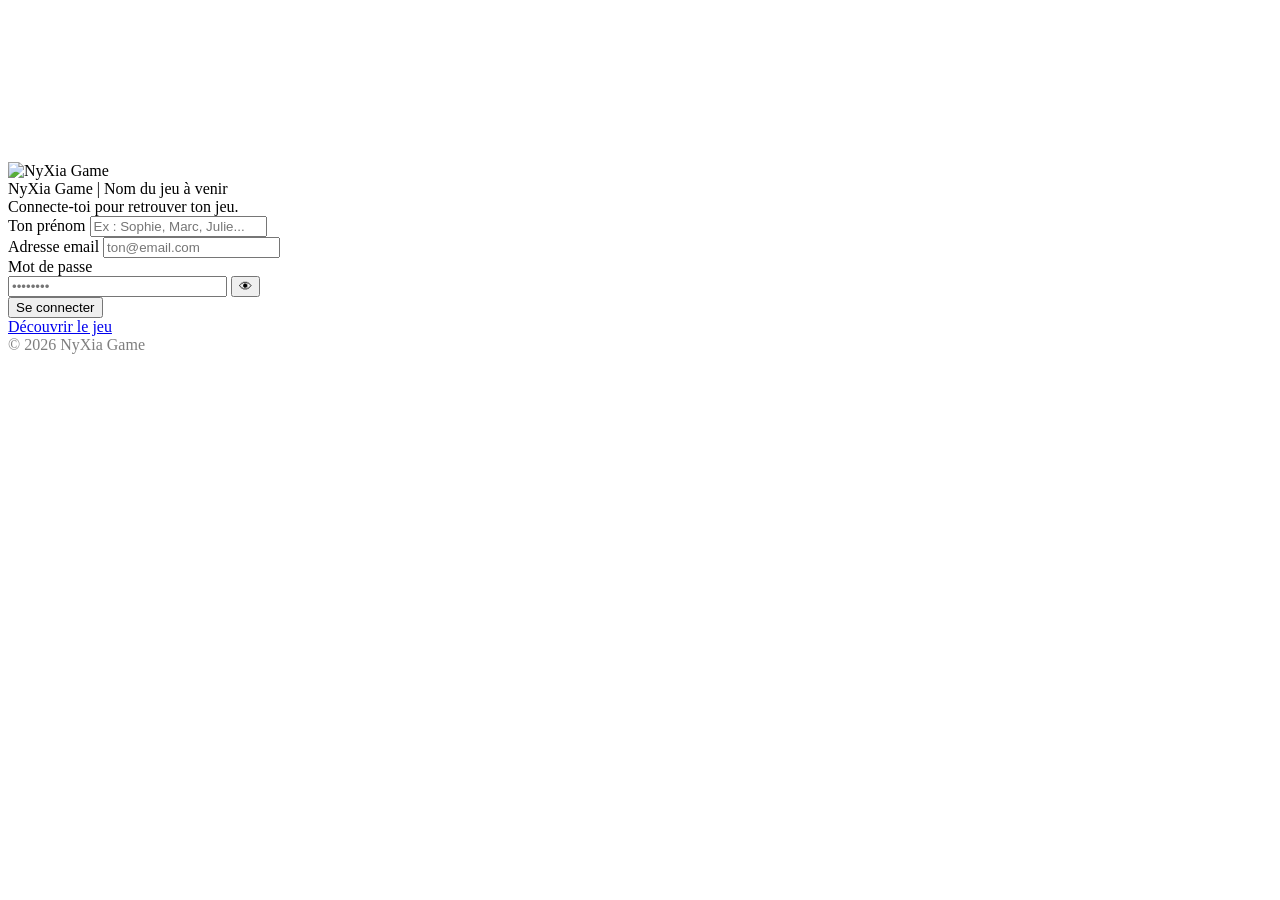
==== chat-pnj.html @ fdea804c "Add files via upload" ====
<!DOCTYPE html>
<html lang="fr">
<head>
  <meta charset="UTF-8">
  <link rel="icon" type="image/png" href="/images/FavIcon.png">
  <meta name="viewport" content="width=device-width, initial-scale=1.0">
  <title>PNJ — NyXia</title>
  <link rel="preconnect" href="https://fonts.googleapis.com">
  <link rel="preconnect" href="https://fonts.gstatic.com" crossorigin>
  <link href="https://fonts.googleapis.com/css2?family=Outfit:wght@300;400;500;600;700;800&family=Cormorant+Garamond:ital,wght@0,400;0,600;1,400&display=swap" rel="stylesheet">
  <link rel="stylesheet" href="/css/chat-pnj.css">
</head>
<body>
  <canvas id="starry-canvas"></canvas>

  <div class="chat-area">
    <div class="chat-header">
      <span id="chat-header-avatar"><img src="/images/PNJ-avatar.png" alt="PNJ"></span>
      <div class="chat-header-info">
        <div class="chat-header-name" id="chat-header-name">PNJ</div>
        <div class="chat-header-sub" id="chat-header-sub">Personnage non joueur</div>
      </div>
      <button type="button" class="btn-new-chat" id="btn-welcome-video" onclick="rejouerVideoAccueil()" title="Revoir la vidéo d'accueil">🎬 Vidéo</button>
      <button type="button" class="btn-new-chat" onclick="nouveauChat()" title="Effacer cette conversation">✨ Nouveau chat</button>
    </div>

    <div class="chat-messages active-chat" id="chat-messages-pnj"></div>
    <div class="suggestions" id="suggestions">
      <button type="button" class="sug-chip" onclick="useSuggestion(this)">Présente-toi aux joueurs.</button>
      <button type="button" class="sug-chip" onclick="useSuggestion(this)">Que sais-tu de cette scène?</button>
    </div>
   

    <div id="attach-bar" style="display:none;padding:6px 20px;background:rgba(123,92,255,0.08);border-top:1px solid rgba(123,92,255,0.1);align-items:center;gap:8px;flex-shrink:0;font-size:12px;color:var(--t3)">
      <span id="attach-name"></span>
      <button id="btn-clear-attach" style="background:none;border:none;color:var(--t4);cursor:pointer;font-size:14px">✕</button>
    </div>

    <div class="chat-input-wrap">
      <label title="PDF, image ou ZIP" style="flex-shrink:0;width:36px;height:36px;border-radius:9px;border:1px solid rgba(123,92,255,0.2);background:rgba(123,92,255,0.06);color:var(--t3);display:flex;align-items:center;justify-content:center;cursor:pointer;font-size:15px">
        📎<input type="file" id="chat-file" accept=".pdf,.zip,image/*" style="display:none">
      </label>
      <button id="btn-mic" onclick="toggleMic()" title="Parler" style="flex-shrink:0;width:36px;height:36px;border-radius:9px;border:1px solid rgba(123,92,255,0.2);background:rgba(123,92,255,0.06);color:var(--t3);display:flex;align-items:center;justify-content:center;cursor:pointer;font-size:15px">🎤</button>
      <textarea class="chat-input" id="chat-input" placeholder="Écris ou parle à PNJ..." rows="1"></textarea>
      <button class="btn-send" id="btn-send" onclick="sendMessage()">➤</button>
    </div>
    <div class="chat-hint">Entrée pour envoyer · Shift+Entrée pour un retour à la ligne</div>
  </div>

  <script src="/js/starry-bg.js" defer></script>
  <script>
  /* ═══════════════════════════════════════════════════════════════════
     PAGE PNJ AUTONOME — même chat individuel que les personnages principaux.
  ═══════════════════════════════════════════════════════════════════ */

  var _currentAgent = 'pnj'
  var _npcId = new URLSearchParams(location.search).get('npc') || ''

  var ALPHA_INFO = {
    pnj: {
      name: 'PNJ',
      sub: 'Personnage du jeu',
      greeting: "Bonjour, je suis PNJ. Je t'accompagne pas à pas, à ton rythme, une seule idée à la fois. Dis-moi par où tu veux commencer. ✦"
    }
  }
  var AGENT_IMAGES = { pnj: '/images/PNJ-avatar.png' }
  var AGENT_WELCOME_AUDIO = { pnj: null }   // ← mets ton fichier audio ici si tu en as un
  var AGENT_WELCOME_VIDEO = { pnj: null }   // ← mets l'URL de ta vidéo d'accueil ici si tu en as une

  /* ═══════ AUTH ═══════ */
  var sessionToken = sessionStorage.getItem('nyxia_token') || ''
  try {
    var q = new URLSearchParams(window.location.search)
    if (q.get('t')) sessionToken = q.get('t')
  } catch (e) {}
  try {
    if (!sessionToken && window.parent && window.parent !== window) {
      sessionToken = window.parent.sessionStorage.getItem('nyxia_token') || (window.parent.sessionToken || '')
    }
  } catch (e) {}
  if (sessionToken) { try { sessionStorage.setItem('nyxia_token', sessionToken) } catch (e) {} }
  var clientEmail = '', clientName = localStorage.getItem('nyxia_username') || 'toi'
  ;(function checkAuth() {
    if (!sessionToken) { window.location.href = '/login.html'; return }
    fetch('/api/check-auth', { method: 'POST', headers: { 'Content-Type': 'application/json' }, body: JSON.stringify({ token: sessionToken }) })
    .then(function(r){ return r.json() }).then(function(data) {
      if (!data.valid) { window.location.href = '/login.html'; return }
      clientEmail = data.email || ''
      init()
    }).catch(function(){ init() })
  })()

  var chatHistories = { pnj: [] }
  var CHAT_STORAGE_KEY = 'nyxia_game_pnj_' + _npcId

  function loadChatFromStorage() {
    try {
      var raw = sessionStorage.getItem(CHAT_STORAGE_KEY)
      if (!raw) return
      var data = JSON.parse(raw)
      if (!data || !Array.isArray(data.messages)) return
      chatHistories[_currentAgent] = data.messages.slice(-40)
    } catch (e) {}
  }

  function nouveauChat() {
    var name = (ALPHA_INFO[_currentAgent] && ALPHA_INFO[_currentAgent].name) || 'ce personnage'
    if (!confirm('Effacer la conversation avec ' + name + ' ?\n\nTu ne pourras pas la récupérer.')) return
    try { sessionStorage.removeItem(CHAT_STORAGE_KEY) } catch (e) {}
    clearVideoAutoplayed(_currentAgent)
    chatHistories[_currentAgent] = []
    var msgs = document.getElementById('chat-messages-' + _currentAgent)
    if (msgs) msgs.innerHTML = ''
    var sug = document.getElementById('suggestions')
    if (sug) sug.style.display = 'flex'
    var videoUrl = AGENT_WELCOME_VIDEO && AGENT_WELCOME_VIDEO[_currentAgent]
    if (videoUrl) {
      addVideoMessage(videoUrl, _currentAgent, { autoplay: true })
      markVideoAutoplayed(_currentAgent)
    }
  }

  function saveChatToStorage() {
    try {
      sessionStorage.setItem(CHAT_STORAGE_KEY, JSON.stringify({
        messages: (chatHistories[_currentAgent] || []).slice(-40),
        updated: Date.now()
      }))
    } catch (e) {}
  }

  function renderStoredMessages() {
    var list = chatHistories[_currentAgent] || []
    if (!list.length) return
    var msgs = document.getElementById('chat-messages-' + _currentAgent)
    if (!msgs) return
    if (msgs.querySelector('.msg')) return
    var videoUrl = AGENT_WELCOME_VIDEO && AGENT_WELCOME_VIDEO[_currentAgent]
    if (videoUrl) addVideoMessage(videoUrl, _currentAgent, { autoplay: false })
    list.forEach(function(item) {
      if (!item || !item.content) return
      if (item.role === 'user') addUserMessage(item.content)
      else if (item.role === 'assistant') addBotMessage(item.content)
    })
    var sug = document.getElementById('suggestions')
    if (sug && list.length) sug.style.display = 'none'
  }
  var isSpeaking = false, _currentAttachment = null

  function currentHistory() { return chatHistories[_currentAgent] }
  function currentMsgsEl() { return document.getElementById('chat-messages-' + _currentAgent) }

  function avatarHtmlFor(key, sizeClass) {
    sizeClass = sizeClass || 'msg-avatar'
    var src = AGENT_IMAGES[key] || AGENT_IMAGES.pnj
    var name = (ALPHA_INFO[key] && ALPHA_INFO[key].name) || 'PNJ'
    return '<img src="' + src + '" class="' + sizeClass + '" alt="' + name + '">'
  }
  function updateHeaderAvatar(key) {
    var el = document.getElementById('chat-header-avatar')
    if (!el) return
    el.innerHTML = '<img src="' + (AGENT_IMAGES[key] || AGENT_IMAGES.pnj) + '" alt="' + ((ALPHA_INFO[key] && ALPHA_INFO[key].name) || 'PNJ') + '">'
  }

  function init() {
    loadChatFromStorage()
    document.getElementById('chat-header-name').textContent = new URLSearchParams(location.search).get('name') || ALPHA_INFO.pnj.name
    document.getElementById('chat-header-sub').textContent = ALPHA_INFO.pnj.sub
    updateHeaderAvatar('pnj')
    document.title = 'PNJ — NyXia'

    renderStoredMessages()
    var videoUrl = AGENT_WELCOME_VIDEO.pnj
    if (videoUrl) {
      var alreadyPlayed = hasVideoAutoplayed('pnj')
      // Autoplay SEULEMENT la première fois qu'on ouvre ce personnage dans la session
      // Revenir sur Diane après Éric → vidéo visible, SANS autoplay
      addVideoMessage(videoUrl, 'pnj', { autoplay: !alreadyPlayed })
      if (!alreadyPlayed) markVideoAutoplayed('pnj')
    }
    // Vidéo : autoplay uniquement à la première visite ; ensuite play manuel

    var chatInput = document.getElementById('chat-input')
    chatInput.addEventListener('input', function() { this.style.height = 'auto'; this.style.height = Math.min(this.scrollHeight, 120) + 'px' })
    chatInput.addEventListener('keydown', function(e) { if (e.key === 'Enter' && !e.shiftKey) { e.preventDefault(); sendMessage() } })

    var fi = document.getElementById('chat-file')
    if (fi) fi.addEventListener('change', function() {
      var f = this.files[0]; if (!f) return
      var size = f.size > 1048576 ? (f.size / 1048576).toFixed(1) + 'MB' : Math.round(f.size / 1024) + 'KB'
      _currentAttachment = { name: f.name, type: f.type, data: null }
      var bar = document.getElementById('attach-bar'), nm = document.getElementById('attach-name'), sendBtn = document.getElementById('btn-send')
      if (bar) bar.style.display = 'flex'
      if (nm) nm.innerHTML = '<strong>' + f.name + '</strong> (' + size + ') — ⏳ Chargement...'
      if (sendBtn) sendBtn.disabled = true
      var reader = new FileReader()
      reader.onload = function(e) { _currentAttachment.data = e.target.result.split(',')[1]; if (nm) nm.innerHTML = '<strong>' + f.name + '</strong> (' + size + ') — ✅ Prêt'; if (sendBtn) sendBtn.disabled = false }
      reader.onerror = function() { _currentAttachment = null; if (nm) nm.innerHTML = '❌ Erreur'; if (sendBtn) sendBtn.disabled = false }
      reader.readAsDataURL(f)
    })
    var ca = document.getElementById('btn-clear-attach')
    if (ca) ca.addEventListener('click', function() { _currentAttachment = null; var bar = document.getElementById('attach-bar'), fi2 = document.getElementById('chat-file'); if (bar) bar.style.display = 'none'; if (fi2) fi2.value = '' })

    // Les formations sont réservées aux trois accompagnants.
  }


  
  function videoAutoplayKey(agentKey) {
    return 'nyxia_video_autoplayed_' + (agentKey || _currentAgent)
  }
  function hasVideoAutoplayed(agentKey) {
    try { return sessionStorage.getItem(videoAutoplayKey(agentKey)) === '1' } catch (e) { return false }
  }
  function markVideoAutoplayed(agentKey) {
    try { sessionStorage.setItem(videoAutoplayKey(agentKey), '1') } catch (e) {}
  }
  function clearVideoAutoplayed(agentKey) {
    try { sessionStorage.removeItem(videoAutoplayKey(agentKey)) } catch (e) {}
  }

  function welcomeVideoSeenKey(agentKey) {
    return 'nyxia_welcome_video_seen_' + (agentKey || _currentAgent)
  }

  function hasSeenWelcomeVideo(agentKey) {
    try { return localStorage.getItem(welcomeVideoSeenKey(agentKey)) === '1' } catch (e) { return false }
  }

  function markWelcomeVideoSeen(agentKey) {
    try { localStorage.setItem(welcomeVideoSeenKey(agentKey), '1') } catch (e) {}
  }

  function rejouerVideoAccueil() {
    var videoUrl = AGENT_WELCOME_VIDEO && AGENT_WELCOME_VIDEO[_currentAgent]
    if (!videoUrl) return
    var msgs = document.getElementById('chat-messages-' + _currentAgent)
    if (msgs) {
      var old = msgs.querySelector('video[data-welcome="1"]')
      if (old) {
        var msg = old.closest('.msg')
        if (msg) msg.remove()
      }
    }
    addVideoMessage(videoUrl, _currentAgent, { autoplay: false })
  }

  function addVideoMessage(videoUrl, agentKey, opts) {
    opts = opts || {}
    // autoplay UNIQUEMENT si opts.autoplay === true (première visite)
    var autoplay = opts.autoplay === true

    var msgs = document.getElementById('chat-messages-' + agentKey)
    if (!msgs) return
    // Évite les doublons vidéo déjà présents
    if (msgs.querySelector('video[data-welcome="1"]')) return

    var div = document.createElement('div'); div.className = 'msg bot'
    div.style.cssText = 'display:flex;gap:10px;align-items:flex-start'
    var wrapper = document.createElement('div'); wrapper.style.cssText = 'display:flex;flex-direction:column;gap:4px;max-width:100%;flex:1'
    var videoWrap = document.createElement('div')
    videoWrap.style.cssText = 'border-radius:14px;overflow:hidden;max-width:320px;background:#000'
    var video = document.createElement('video')
    video.src = videoUrl
    video.controls = true
    video.playsInline = true
    video.setAttribute('data-welcome', '1')
    video.style.cssText = 'width:100%;display:block'
    videoWrap.appendChild(video)
    wrapper.appendChild(videoWrap)
    div.innerHTML = avatarHtmlFor(agentKey)
    div.appendChild(wrapper)
    msgs.appendChild(div); msgs.scrollTop = msgs.scrollHeight

    if (autoplay) {
      markWelcomeVideoSeen(agentKey)
      video.play().catch(function() {
        var go = function() {
          video.play().catch(function(){})
          document.removeEventListener('click', go)
          document.removeEventListener('keydown', go)
          document.removeEventListener('touchstart', go)
        }
        document.addEventListener('click', go)
        document.addEventListener('keydown', go)
        document.addEventListener('touchstart', go)
      })
    }
  }


  function useSuggestion(btn) {
    // Bouton média : si data-audio / data-video est présent, le personnage présente un lecteur (sans passer par le modèle).
    var _au = btn.getAttribute('data-audio')
    var _vi = btn.getAttribute('data-video')
    var _intro = btn.getAttribute('data-intro') || ''
    if (_au || _vi) {
      var _body = _intro
      if (_au) _body += (_body ? '\n\n' : '') + '[AUDIO: ' + _au.trim() + ']'
      if (_vi) _body += (_body ? '\n\n' : '') + '[VIDEO: ' + _vi.trim() + ']'
      addBotMessage(_body)
      return  // on NE cache PAS les boutons : ils restent disponibles
    }
    // Comportement normal : envoyer le texte du bouton au personnage
    var text = (btn.textContent || '').trim()
    if (!text) return
    var input = document.getElementById('chat-input')
    if (input) { input.value = text; input.style.height = 'auto'; input.style.height = Math.min(input.scrollHeight, 120) + 'px' }
    var sug = document.getElementById('suggestions')
    if (sug) sug.style.display = 'none'
    sendMessage()
  }

  function sendMessage() {
    var input = document.getElementById('chat-input')
    var text = input.value.trim()
    if (!text && !_currentAttachment) return
    input.value = ''; input.style.height = 'auto'
    var sug = document.getElementById('suggestions')
    if (sug) sug.style.display = 'none'
    sendMessageText(text || '📎 Fichier joint', false)
  }

  function sendMessageText(text, fromVoice) {
    _inputWasVoice = !!fromVoice
    if (!sessionToken) {
      try { addBotMessage('Session introuvable. Reconnecte-toi au portail, puis rouvre ce personnage.') } catch (e) { alert('Session introuvable') }
      return
    }
    var attachmentToSend = _currentAttachment ? JSON.parse(JSON.stringify(_currentAttachment)) : null
    var displayText = text
    if (attachmentToSend) { displayText = text ? text + '\n📎 ' + attachmentToSend.name : '📎 ' + attachmentToSend.name }
    addUserMessage(displayText)
    var historyContent = text
    if (attachmentToSend) { historyContent = (text ? text + '\n' : '') + '[Fichier joint: ' + attachmentToSend.name + ' (' + attachmentToSend.type + ')]' }
    currentHistory().push({ role: 'user', content: historyContent })
    saveChatToStorage()
    if (_currentAttachment) {
      _currentAttachment = null
      var bar = document.getElementById('attach-bar'), fi = document.getElementById('chat-file')
      if (bar) bar.style.display = 'none'; if (fi) fi.value = ''
    }
    var btn = document.getElementById('btn-send')
    btn.disabled = true
    addTyping()
    var requestAgent = _currentAgent
    fetch('/api/chat', {
      method: 'POST', headers: { 'Content-Type': 'application/json' },
      body: JSON.stringify({ message: text, history: chatHistories[requestAgent].slice(-10), userName: clientName, agent: 'pnj:' + _npcId, attachment: attachmentToSend, token: sessionToken })
    })
    .then(function(r){ return r.text().then(function(txt){ var data; try { data = JSON.parse(txt) } catch(e) { data = { content: 'Réponse brute ('+r.status+'): '+(txt||'').slice(0,200) } } return data }) })
    .then(function(data) {
      removeTyping()
      var reply = data.content || data.error || 'Erreur inattendue — réessaie dans un instant 💜'
      addBotMessage(reply)
      chatHistories[requestAgent].push({ role: 'assistant', content: reply })
      saveChatToStorage()
      if (chatHistories[requestAgent].length > 20) chatHistories[requestAgent] = chatHistories[requestAgent].slice(-20)
      // Les formations sont réservées aux trois accompagnants.
      if (_inputWasVoice) {
        var msgsEl = document.getElementById('chat-messages-' + requestAgent)
        var lastBotMsg = msgsEl ? msgsEl.querySelector('.msg.bot:last-child') : null
        if (lastBotMsg) {
          var speakBtn = Array.prototype.find.call(lastBotMsg.querySelectorAll('button'), function(b) { return b.textContent.indexOf('Écouter') !== -1 })
          if (speakBtn) speakBtn.click()
        }
      }
      _inputWasVoice = false
      btn.disabled = false
    })
    .catch(function(){ removeTyping(); addBotMessage('Petite interruption... réessaie dans un instant 💜'); btn.disabled = false })
  }

  // 🎓 Bouton « Commencer / Continuer ma formation » — relié au Super Admin via /api/formation/list.
  // Déclenche exactement la même mécanique que la saisie naturelle.
  var _foHasProgress = false
  function foRefreshLaunchButton() {
    if (!sessionToken) return
    fetch('/api/formation/list', {
      method: 'POST', headers: { 'Content-Type': 'application/json' },
      body: JSON.stringify({ token: sessionToken, agent: _currentAgent })
    })
    .then(function(r){ return r.json() })
    .then(function(data) {
      var formations = (data && data.formations) || []
      var wrap = document.getElementById('formation-launch-wrap')
      var btn = document.getElementById('formation-launch')
      if (!wrap || !btn) return
      if (!formations.length) { wrap.style.display = 'none'; return }
      _foHasProgress = formations.some(function(f) { return f.progress && (f.progress.moduleId || f.progress.moduleNumero != null) })
      btn.textContent = _foHasProgress ? '▸ Continuer ma formation' : '✨ Commencer ma formation'
      wrap.style.display = 'block'
    })
    .catch(function(){ /* pas de bouton si l'appel échoue : le chat reste pleinement utilisable */ })
  }
  function foLaunch() {
    sendMessageText(_foHasProgress ? 'continue ma formation' : 'commence ma formation', false)
    setTimeout(foRefreshLaunchButton, 1200)
  }

  function addBotMessage(text) {
    var msgAgent = _currentAgent
    var msgs = document.getElementById('chat-messages-' + msgAgent)
    var div = document.createElement('div'); div.className = 'msg bot'
    div.style.cssText = 'display:flex;gap:10px;align-items:flex-start'
    var wrapper = document.createElement('div'); wrapper.style.cssText = 'display:flex;flex-direction:column;gap:4px;max-width:100%;flex:1'

    var imgRegex = /\[IMAGE\s*:\s*([\s\S]*?)\]/i
    var imgMatch = text.match(imgRegex)
    var parchRegex = /\[(?:PROMPT|PARCHEMIN)\]([\s\S]*?)\[\/(?:PROMPT|PARCHEMIN)\]/i
    var parchMatch = text.match(parchRegex)
    var parchImgRegex = /\[(?:PROMPT|PARCHEMIN)_IMAGE\s*:\s*([\s\S]*?)\]/i
    var parchImgMatch = text.match(parchImgRegex)
    var _media = foExtractMedia(text.replace(imgRegex, '').replace(parchRegex, '').replace(parchImgRegex, ''))
    var textWithoutImg = _media.text
    var imgDesc = imgMatch ? imgMatch[1].trim() : null
    var parchContent = parchMatch ? parchMatch[1].trim() : null
    var parchImgUrl = parchImgMatch ? parchImgMatch[1].trim() : null

    var bubble = document.createElement('div'); bubble.className = 'msg-bubble'
    if (textWithoutImg) {
      bubble.innerHTML = cleanMarkdown(escHtml(textWithoutImg)).replace(/\*\*(.*?)\*\*/g, '<strong>$1</strong>').replace(/\n/g, '<br>')
    } else if (!imgDesc && !parchContent && !_media.media.length) {
      bubble.innerHTML = cleanMarkdown(escHtml(text)).replace(/\*\*(.*?)\*\*/g, '<strong>$1</strong>').replace(/\n/g, '<br>')
    }
    wrapper.appendChild(bubble)
    _media.media.forEach(function(node){ wrapper.appendChild(node) })

    if (parchContent) {
      var parchWrap = document.createElement('div')
      parchWrap.style.cssText = 'background:rgba(123,92,255,0.06);border:1px solid rgba(123,92,255,0.18);border-radius:14px;padding:16px;margin-top:4px;max-width:460px'

      if (parchImgUrl) {
        var parchImgEl = document.createElement('img')
        parchImgEl.src = parchImgUrl
        parchImgEl.alt = 'Image du prompt'
        parchImgEl.style.cssText = 'width:100%;border-radius:10px;display:block;margin-bottom:12px;max-height:320px;object-fit:cover'
        parchImgEl.onerror = function() { parchImgEl.style.display = 'none' }
        parchWrap.appendChild(parchImgEl)
      }

      var parchText = document.createElement('div')
      parchText.style.cssText = 'font-size:13.5px;line-height:1.7;white-space:pre-wrap;color:var(--t2)'
      parchText.textContent = parchContent
      parchWrap.appendChild(parchText)

      var parchBtnRow = document.createElement('div')
      parchBtnRow.style.cssText = 'display:flex;gap:8px;margin-top:12px'

      var copyBtn = document.createElement('button')
      copyBtn.textContent = '📋 Copier le prompt'
      copyBtn.style.cssText = 'flex:1;padding:9px;border-radius:9px;border:1px solid rgba(123,92,255,0.3);background:rgba(123,92,255,0.1);color:var(--t2);font-family:Outfit,sans-serif;font-size:13px;font-weight:600;cursor:pointer;transition:all .15s'
      copyBtn.addEventListener('click', function() {
        navigator.clipboard.writeText(parchContent).then(function() {
          copyBtn.textContent = '✅ Copié !'
          setTimeout(function() { copyBtn.textContent = '📋 Copier le prompt' }, 2500)
        }).catch(function() { copyBtn.textContent = '⚠️ Sélectionne le texte manuellement' })
      })
      parchBtnRow.appendChild(copyBtn)

      if (parchImgUrl) {
        var dlBtn = document.createElement('a')
        dlBtn.textContent = '⬇ Télécharger l\'image'
        dlBtn.href = parchImgUrl
        dlBtn.target = '_blank'
        dlBtn.rel = 'noopener'
        dlBtn.download = 'prompt.jpg'
        dlBtn.style.cssText = 'flex:1;padding:9px;border-radius:9px;border:1px solid rgba(123,92,255,0.3);background:rgba(123,92,255,0.1);color:var(--t2);font-family:Outfit,sans-serif;font-size:13px;font-weight:600;cursor:pointer;text-align:center;text-decoration:none;display:flex;align-items:center;justify-content:center'
        parchBtnRow.appendChild(dlBtn)
      }

      parchWrap.appendChild(parchBtnRow)
      wrapper.appendChild(parchWrap)
    }

    if (imgDesc) {
      var imgWrap = document.createElement('div'); imgWrap.className = 'msg-img-wrap'
      var loader = document.createElement('div'); loader.className = 'msg-img-loader'
      loader.innerHTML = '<div class="msg-img-spinner"></div>🎨 Génération en cours...'
      imgWrap.appendChild(loader); wrapper.appendChild(imgWrap)

      var cleanDesc = imgDesc.replace(/\n/g, ' ').substring(0, 300).trim()
      var seed = Math.floor(Math.random() * 999999)
      var primaryUrl = 'https://image.pollinations.ai/prompt/' + encodeURIComponent(cleanDesc + ', high quality, detailed, coherent composition') + '?width=768&height=768&model=flux&seed=' + seed + '&private=true'

      var img = document.createElement('img'); img.alt = cleanDesc
      var hasRetried = false

      img.onload = function() {
        loader.remove()
        imgWrap.style.background = 'none'; imgWrap.style.border = 'none'
        imgWrap.appendChild(img)
        requestAnimationFrame(function() { img.classList.add('loaded') })
        msgs.scrollTop = msgs.scrollHeight
      }

      img.onerror = function() {
        if (!hasRetried) {
          hasRetried = true
          var fallbackUrl = 'https://image.pollinations.ai/prompt/' + encodeURIComponent(cleanDesc.substring(0, 100)) + '?width=768&height=768&seed=' + seed + '&private=true'
          img.src = fallbackUrl
        } else {
          loader.innerHTML = '⚠️ Erreur de génération — réessaie'
        }
      }
      img.src = primaryUrl
    }

    var bs = 'padding:2px 9px;border-radius:50px;border:1px solid rgba(123,92,255,0.15);background:rgba(123,92,255,0.04);color:var(--t4);font-family:Outfit,sans-serif;font-size:11px;cursor:pointer;transition:all .15s'
    var acts = document.createElement('div'); acts.style.cssText = 'display:flex;gap:4px;flex-wrap:wrap;margin-top:2px'
    var textForSpeak = textWithoutImg || text
    var agentName = (ALPHA_INFO[msgAgent] && ALPHA_INFO[msgAgent].name) || 'PNJ'

    var spk = document.createElement('button'); spk.style.cssText = bs; spk.textContent = '🔊 Écouter'
    spk.addEventListener('click', function() { speakMsg(spk, textForSpeak) }); acts.appendChild(spk)

    var cpy = document.createElement('button'); cpy.style.cssText = bs; cpy.textContent = '📋 Copier'
    cpy.addEventListener('click', function() { navigator.clipboard.writeText(text).then(function() { cpy.textContent = '✓'; setTimeout(function() { cpy.textContent = '📋 Copier' }, 2000) }) }); acts.appendChild(cpy)

    var ret = document.createElement('button'); ret.style.cssText = bs; ret.textContent = '↺ Réessayer'
    ret.addEventListener('click', function() {
      var hist = chatHistories[msgAgent]
      var last = hist.filter(function(m) { return m.role === 'user' }).pop()
      if (last) {
        if (hist[hist.length - 1].role === 'assistant') hist.pop()
        div.remove()
        sendMessageText(last.content, false)
      }
    }); acts.appendChild(ret)

    var pdfBtn = document.createElement('button'); pdfBtn.style.cssText = bs; pdfBtn.textContent = '⬇ PDF'
    pdfBtn.addEventListener('click', function() {
      var w = window.open('', '_blank'); if (!w) return
      var body = '<h2 style="color:#7B5CFF">' + agentName + ' — NyXia</h2>' + escHtml(text).replace(/\*\*(.*?)\*\*/g, '<strong>$1</strong>').replace(/\n/g, '<br>')
      w.document.write('<!DOCTYPE html><html><head><title>PNJ — NyXia</title><style>body{font-family:Georgia,serif;max-width:760px;margin:48px auto;line-height:1.85}</style></head><body>' + body + '</body></html>')
      w.document.close(); setTimeout(function() { w.print() }, 300)
    }); acts.appendChild(pdfBtn)

    wrapper.appendChild(acts)
    div.innerHTML = avatarHtmlFor(msgAgent)
    div.appendChild(wrapper)
    msgs.appendChild(div); msgs.scrollTop = msgs.scrollHeight
  }

  function addUserMessage(text) {
    var msgs = currentMsgsEl()
    var div = document.createElement('div'); div.className = 'msg user'
    var initial = (clientName || 'T').charAt(0).toUpperCase()
    div.innerHTML = '<div class="msg-bubble">' + escHtml(text) + '</div><div class="msg-avatar" style="background:linear-gradient(135deg,#7B5CFF,#5A6CFF);display:flex;align-items:center;justify-content:center;font-weight:700;color:#fff;font-size:13px;border-radius:50%;width:32px;height:32px;flex-shrink:0">' + initial + '</div>'
    msgs.appendChild(div); msgs.scrollTop = msgs.scrollHeight
  }

  function addTyping() {
    var msgs = currentMsgsEl()
    var div = document.createElement('div'); div.className = 'msg bot'; div.id = 'typing-indicator'
    div.style.cssText = 'display:flex;gap:10px;align-items:flex-start'
    div.innerHTML = avatarHtmlFor(_currentAgent) + '<div class="msg-bubble"><span class="nx-dots"><i></i><i></i><i></i></span></div>'
    msgs.appendChild(div); msgs.scrollTop = msgs.scrollHeight
  }

  function removeTyping() { var t = document.getElementById('typing-indicator'); if (t) t.remove() }

  function stopSpeakBtn(btn) {
    btn._nxSpeaking = false; btn.textContent = '🔊 Écouter'; btn.style.borderColor = 'rgba(123,92,255,0.15)'; btn.style.color = 'var(--t4)'; btn.style.background = 'rgba(123,92,255,0.04)'
    if (btn._nxAudio) { btn._nxAudio.pause(); btn._nxAudio = null }
  }

  function speakMsg(btn, text) {
    if (btn._nxSpeaking) { window.speechSynthesis && window.speechSynthesis.cancel(); stopSpeakBtn(btn); return }
    window.speechSynthesis && window.speechSynthesis.cancel()
    document.querySelectorAll('.msg button').forEach(function(b) { if (b._nxSpeaking) stopSpeakBtn(b) })
    speakViaServer(btn, text, _currentAgent)
  }

  function speakViaServer(btn, text, agentKey) {
    var clean = cleanForSpeech(text)
    if (!clean) return
    btn._nxSpeaking = true; btn.textContent = '⏳ Un instant...'; btn.style.borderColor = 'rgba(0,230,118,0.4)'; btn.style.color = '#00E676'; btn.style.background = 'rgba(0,230,118,0.08)'

    fetch('/api/tts/nyxia', { method: 'POST', headers: { 'Content-Type': 'application/json' }, body: JSON.stringify({ token: sessionToken, text: clean, agent: agentKey }) })
    .then(function(r) { return r.json() })
    .then(function(data) {
      if (!data.success || !data.proxyUrl) throw new Error(data.error || 'Pas de voix pour cet agent')
      var audio = new Audio(data.proxyUrl)
      btn._nxAudio = audio
      btn.textContent = '⏹ Arrêter'
      audio.play()
      audio.onended = audio.onerror = function() { stopSpeakBtn(btn) }
    })
    .catch(function(err) { console.error('🔊 Voix (' + agentKey + ') : ' + err.message); btn.title = err.message; btn.textContent = '⚠️ Voix indisponible'; setTimeout(function(){ stopSpeakBtn(btn) }, 2500) })
  }

  var _msgAccueil = null
  function jouerMessageAccueil() {
    var btn = document.getElementById('btn-speak')
    if (_msgAccueil && !_msgAccueil.paused) {
      _msgAccueil.pause(); _msgAccueil.currentTime = 0
      btn.textContent = '🔊 Message d\'accueil'; btn.classList.remove('speaking')
      return
    }
    var src = AGENT_WELCOME_AUDIO[_currentAgent]
    if (!src) {
      btn.textContent = '⚠️ Audio non configuré'
      setTimeout(function(){ btn.textContent = '🔊 Message d\'accueil' }, 2000)
      return
    }
    _msgAccueil = new Audio(src)
    _msgAccueil.play()
    btn.textContent = '⏸ Arrêter'; btn.classList.add('speaking')
    _msgAccueil.onended = function() { btn.textContent = '🔊 Message d\'accueil'; btn.classList.remove('speaking') }
    _msgAccueil.onerror = function() { btn.textContent = '🔊 Message d\'accueil'; btn.classList.remove('speaking') }
  }

  var _micRecognition = null, _micListening = false, _micFinalText = '', _micSendTimer = null
  var _inputWasVoice = false
  var MIC_SILENCE_MS = 3200  // pause tolérée avant envoi auto (parole lente / hésitations)

  function toggleMic() {
    var SpeechRecognitionAPI = window.SpeechRecognition || window.webkitSpeechRecognition
    if (!SpeechRecognitionAPI) {
      alert("La reconnaissance vocale n'est pas disponible sur ce navigateur. Essaie avec Chrome ou Edge.")
      return
    }
    var btn = document.getElementById('btn-mic')
    if (_micListening) {
      if (_micSendTimer) { clearTimeout(_micSendTimer); _micSendTimer = null }
      try { if (_micRecognition) _micRecognition.stop() } catch (e) {}
      var input = document.getElementById('chat-input')
      var text = ((input && input.value) || _micFinalText || '').trim()
      resetMicBtn()
      if (text) {
        if (input) input.value = ''
        sendMessageText(text, true)
      }
      return
    }

    _micFinalText = ''
    _micRecognition = new SpeechRecognitionAPI()
    _micRecognition.lang = 'fr-FR'
    _micRecognition.continuous = true
    _micRecognition.interimResults = true
    _micRecognition.maxAlternatives = 1

    _micRecognition.onstart = function() {
      _micListening = true
      if (!btn) return
      btn.textContent = '⏹'
      btn.style.background = 'rgba(255,75,110,0.15)'
      btn.style.borderColor = 'rgba(255,75,110,0.4)'
      btn.style.color = '#ff4b6e'
      btn.title = 'Cliquer pour terminer et envoyer'
    }

    _micRecognition.onresult = function(event) {
      var interim = ''
      for (var i = event.resultIndex; i < event.results.length; i++) {
        var piece = event.results[i][0].transcript
        if (event.results[i].isFinal) {
          _micFinalText = (_micFinalText + ' ' + piece).replace(/\s+/g, ' ').trim()
        } else {
          interim += piece
        }
      }
      var input = document.getElementById('chat-input')
      if (input) {
        input.value = (_micFinalText + (interim ? ' ' + interim : '')).replace(/\s+/g, ' ').trim()
        input.style.height = 'auto'
        input.style.height = Math.min(input.scrollHeight, 120) + 'px'
      }
      if (_micSendTimer) clearTimeout(_micSendTimer)
      _micSendTimer = setTimeout(function() {
        if (!_micListening) return
        var finalText = (_micFinalText || (input && input.value) || '').trim()
        try { if (_micRecognition) _micRecognition.stop() } catch (e) {}
        resetMicBtn()
        if (finalText) {
          if (input) input.value = ''
          sendMessageText(finalText, true)
        }
      }, MIC_SILENCE_MS)
    }

    _micRecognition.onerror = function(ev) {
      if (_micSendTimer) { clearTimeout(_micSendTimer); _micSendTimer = null }
      resetMicBtn()
    }
    _micRecognition.onend = function() {
      if (_micSendTimer) return
      resetMicBtn()
    }
    try {
      _micRecognition.start()
    } catch (e) {
      resetMicBtn()
      alert('Impossible de démarrer le micro. Réessaie.')
    }
  }

  function resetMicBtn() {
    _micListening = false
    var btn = document.getElementById('btn-mic')
    if (!btn) return
    btn.textContent = '🎤'
    btn.style.background = 'rgba(123,92,255,0.06)'
    btn.style.borderColor = 'rgba(123,92,255,0.2)'
    btn.style.color = 'var(--t3)'
    btn.title = 'Parler'
  }


  // Convertit les marqueurs média d'une formation en vrais éléments cliquables/lisibles.
  function foExtractMedia(raw){
    var media=[]; var text=String(raw==null?'':raw);
    // Les documents sont affichés dans la conversation ; un lien reste disponible si l'hébergeur refuse l'iframe.
    function npcSafeMediaUrl(rawUrl){
      try{var u=new URL(String(rawUrl||'').trim(),location.href);return u.protocol==='https:'||(u.origin===location.origin&&u.protocol==='http:')?u.href:''}catch(_){return ''}
    }
    function npcPdfNode(url,label){
      var box=document.createElement('div');box.className='npc-pdf';
      var title=document.createElement('div');title.className='npc-pdf-title';title.textContent='📄 '+(label||'Document PDF');box.appendChild(title);
      var frame=document.createElement('iframe');frame.src=url;frame.title=label||'Document PDF';frame.loading='lazy';box.appendChild(frame);
      var link=document.createElement('a');link.href=url;link.target='_blank';link.rel='noopener noreferrer';link.textContent='Ouvrir ou télécharger le PDF';box.appendChild(link);
      return box;
    }
    text=text.replace(/\[(?:PDF|DOCUMENT)\s*:\s*([^\]\r\n]+)\]/gi,function(_,raw){
      var parts=raw.split('|');var url=npcSafeMediaUrl(parts[0]);if(!url)return '';
      media.push(npcPdfNode(url,(parts[1]||'Document PDF').trim()));return '';
    });
    function ytId(u){ var m=u.match(/(?:youtube\.com\/(?:watch\?v=|embed\/|shorts\/)|youtu\.be\/)([A-Za-z0-9_-]{11})/); return m?m[1]:null; }
    function vimeoId(u){ var m=u.match(/vimeo\.com\/(?:video\/)?(\d+)/); return m?m[1]:null; }
    function driveId(u){ var m=String(u).match(/drive\.google\.com\/(?:file\/d\/|open\?id=|uc\?(?:export=[^&]+&)?id=)([A-Za-z0-9_-]+)/); return m?m[1]:null; }
    text=text.replace(/\[VIDEO\s*:\s*([^\]\r\n]+)\]/gi,function(_,url){
      url=npcSafeMediaUrl(url);if(!url)return ''; var wrap=document.createElement('div'); wrap.style.cssText='margin:10px 0;max-width:640px';
      var yt=ytId(url), vim=vimeoId(url);
      if(yt||vim){
        var box=document.createElement('div'); box.style.cssText='position:relative;width:100%;padding-top:56.25%;border-radius:14px;overflow:hidden;border:1px solid rgba(123,92,255,.25)';
        var ifr=document.createElement('iframe'); ifr.src=yt?('https://www.youtube.com/embed/'+yt):('https://player.vimeo.com/video/'+vim);
        ifr.style.cssText='position:absolute;inset:0;width:100%;height:100%;border:0'; ifr.allow='accelerometer; autoplay; clipboard-write; encrypted-media; gyroscope; picture-in-picture'; ifr.allowFullscreen=true;
        box.appendChild(ifr); wrap.appendChild(box);
      } else if(driveId(url)){
        var gbox=document.createElement('div'); gbox.style.cssText='position:relative;width:100%;padding-top:56.25%;border-radius:14px;overflow:hidden;border:1px solid rgba(123,92,255,.25)';
        var gifr=document.createElement('iframe'); gifr.src='https://drive.google.com/file/d/'+driveId(url)+'/preview'; gifr.allow='autoplay';
        gifr.style.cssText='position:absolute;inset:0;width:100%;height:100%;border:0'; gbox.appendChild(gifr); wrap.appendChild(gbox);
      } else if(/\.(mp4|webm|ogg|mov|m4v)(\?|$)/i.test(url)){
        var v=document.createElement('video'); v.src=url; v.controls=true; v.playsInline=true; v.preload='metadata';
        v.style.cssText='width:100%;border-radius:14px;border:1px solid rgba(123,92,255,.25);display:block'; wrap.appendChild(v);
      } else {
        var a=document.createElement('a'); a.href=url; a.target='_blank'; a.rel='noopener'; a.textContent='▶ Ouvrir la vidéo';
        a.style.cssText='display:inline-block;padding:10px 16px;border-radius:12px;background:linear-gradient(135deg,#7B5CFF,#9d7bff);color:#fff;text-decoration:none;font-weight:600'; wrap.appendChild(a);
      }
      media.push(wrap); return '';
    });
    text=text.replace(/\[AUDIO\s*:\s*([^\]\r\n]+)\]/gi,function(_,url){
      url=npcSafeMediaUrl(url);if(!url)return ''; var gd=driveId(url);
      if(gd){ var db=document.createElement('div'); db.style.cssText='margin:10px 0;max-width:520px';
        var di=document.createElement('iframe'); di.src='https://drive.google.com/file/d/'+gd+'/preview'; di.allow='autoplay';
        di.style.cssText='width:100%;height:120px;border:0;border-radius:12px;background:#0f1c3f'; db.appendChild(di); media.push(db); return ''; }
      var au=document.createElement('audio'); au.src=url; au.controls=true; au.preload='metadata';
      au.style.cssText='width:100%;max-width:520px;margin:10px 0;display:block'; media.push(au); return '';
    });
    text=text.replace(/\[PHOTO\s*:\s*([^\]\r\n]+)\]/gi,function(_,url){
      url=npcSafeMediaUrl(url);if(!url)return ''; var im=document.createElement('img'); im.src=url; im.alt='illustration'; im.loading='lazy';
      im.style.cssText='max-width:100%;width:auto;max-height:520px;border-radius:14px;border:1px solid rgba(123,92,255,.25);display:block;margin:10px 0'; media.push(im); return '';
    });
    text=text.replace(/\[LIEN\s*:\s*([^\]\r\n]+)\]/gi,function(_,payload){
      var parts=String(payload).split('|'); var url=npcSafeMediaUrl(parts[0]);var label=(parts[1]||'').trim()||'Ouvrir le lien';
      if(!url)return '';
      if(/\.pdf(?:[?#]|$)/i.test(url)){media.push(npcPdfNode(url,label));return '';}
      if(/\.(mp3|m4a|wav|ogg|opus)(?:[?#]|$)/i.test(url)){
        var audio=document.createElement('audio');audio.src=url;audio.controls=true;audio.preload='metadata';audio.className='npc-audio';media.push(audio);return '';
      }
      if(/\.(mp4|webm|m4v|mov)(?:[?#]|$)/i.test(url)){
        var video=document.createElement('video');video.src=url;video.controls=true;video.playsInline=true;video.preload='metadata';video.className='npc-video';media.push(video);return '';
      }
      var a=document.createElement('a'); a.href=url; a.target='_blank'; a.rel='noopener'; a.textContent='🔗 '+label;
      a.style.cssText='display:inline-block;margin:10px 0;padding:11px 18px;border-radius:12px;background:linear-gradient(135deg,#7B5CFF,#9d7bff);color:#fff;text-decoration:none;font-weight:600'; media.push(a); return '';
    });
    return { text:text.replace(/\n{3,}/g,'\n\n').trim(), media:media };
  }

  function cleanMarkdown(str) {
    return str
      .replace(/\[([^\]]+)\]\((https?:\/\/[^\s)]+)\)/g, '<a href="$2" target="_blank" rel="noopener" style="color:#c4b5fd;text-decoration:underline">$1</a>')
      .replace(/(^|[^"'>=])(https?:\/\/[^\s<]+)/g, function(_,pre,url){ var tail=''; var mt=url.match(/[)\].,;!?]+$/); if(mt){ tail=mt[0]; url=url.slice(0,url.length-tail.length); } return pre+'<a href="'+url+'" target="_blank" rel="noopener" style="color:#c4b5fd;text-decoration:underline">'+url+'</a>'+tail; })
      .replace(/\*\*(.*?)\*\*/g, '<strong>$1</strong>')
      .replace(/\*(.*?)\*/g, '$1')
      .replace(/^---+$/gm, '')
      .replace(/^#{1,6}\s+/gm, '')
      .replace(/^[-*]\s+/gm, '')
      .replace(/^>+\s*/gm, '')
      .replace(/`([^`]+)`/g, '$1')
      .trim()
  }

  function cleanForSpeech(str) {
    return str
      .replace(/\*\*(.*?)\*\*/g, '$1')
      .replace(/\*(.*?)\*/g, '$1')
      .replace(/---+/g, '')
      .replace(/#{1,6}\s+/g, '')
      .replace(/^>+\s*/gm, '')
      .replace(/\[IMAGE[\s\S]*?\]/gi, '')
      .replace(/\[(?:PROMPT|PARCHEMIN)\][\s\S]*?\[\/(?:PROMPT|PARCHEMIN)\]/gi, '')
      .replace(/\[(?:PROMPT|PARCHEMIN)_IMAGE[\s\S]*?\]/gi, '')
      .replace(/\[(?:PHOTO|AUDIO|VIDEO|LIEN)\s*:[^\]]*\]/gi, '')
      .replace(/[✦💜🚀💎🌐📱⭐✓►▶🪞🌿🕯️🌙✨📖🔥👑😉📚📜]/gu, '')
      .replace(/<br>/g, ' ')
      .replace(/<[^>]+>/g, '')
      .replace(/`([^`]+)`/g, '$1')
      .trim()
  }

  function escHtml(str) { var d = document.createElement('div'); d.textContent = str; return d.innerHTML }

  if (window.speechSynthesis) { try { window.speechSynthesis.getVoices() } catch (e) {} }
  </script>
</body>
</html>
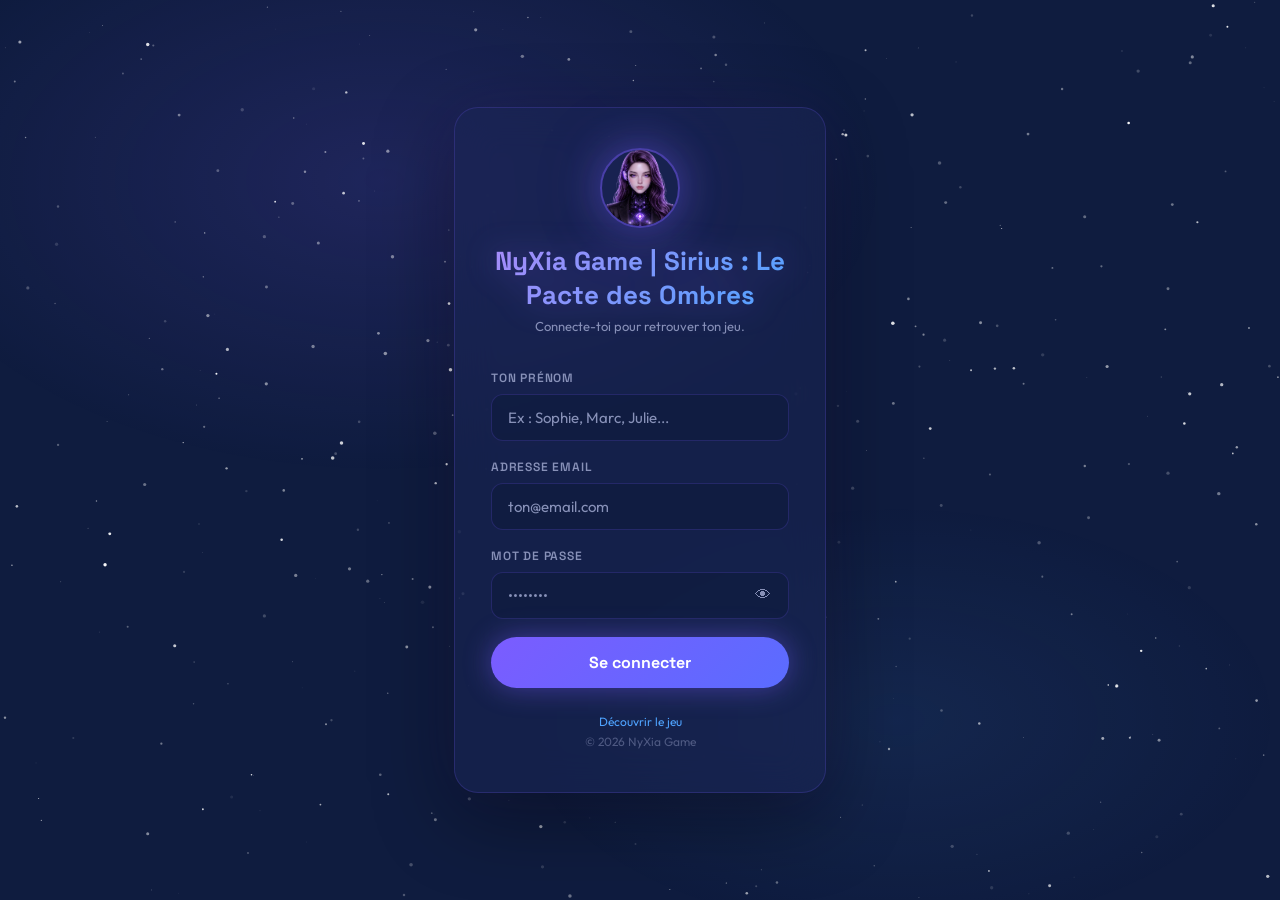
==== commit 2b8ea375: "Add files via upload" ====
--- a/chat-pnj.html
+++ b/chat-pnj.html
@@ -162,12 +162,29 @@
     el.innerHTML = '<img src="' + (AGENT_IMAGES[key] || AGENT_IMAGES.pnj) + '" alt="' + ((ALPHA_INFO[key] && ALPHA_INFO[key].name) || 'PNJ') + '">'
   }
 
-  function init() {
+  async function loadNpcIdentity() {
+    if (!_npcId || !sessionToken) return
+    try {
+      var r = await fetch('/api/game/config', { method:'POST', headers:{'Content-Type':'application/json'}, body:JSON.stringify({token:sessionToken}) })
+      var data = await r.json()
+      if (!r.ok || !data || !data.game || !Array.isArray(data.game.npcs)) return
+      var npc = data.game.npcs.find(function(n){ return n && n.id === _npcId })
+      if (!npc) return
+      ALPHA_INFO.pnj.name = npc.name || ALPHA_INFO.pnj.name
+      ALPHA_INFO.pnj.sub = npc.description || 'Personnage du jeu'
+      ALPHA_INFO.pnj.greeting = 'Bonjour, je suis ' + ALPHA_INFO.pnj.name + '.'
+      if (/^https:\/\//i.test(String(npc.portraitUrl||''))) AGENT_IMAGES.pnj = npc.portraitUrl
+    } catch (e) {}
+  }
+
+  async function init() {
+    await loadNpcIdentity()
     loadChatFromStorage()
-    document.getElementById('chat-header-name').textContent = new URLSearchParams(location.search).get('name') || ALPHA_INFO.pnj.name
+    document.getElementById('chat-header-name').textContent = ALPHA_INFO.pnj.name
     document.getElementById('chat-header-sub').textContent = ALPHA_INFO.pnj.sub
+    document.getElementById('chat-input').placeholder = 'Écris ou parle à ' + ALPHA_INFO.pnj.name + '...'
     updateHeaderAvatar('pnj')
-    document.title = 'PNJ — NyXia'
+    document.title = ALPHA_INFO.pnj.name + ' — NyXia Game'
 
     renderStoredMessages()
     var videoUrl = AGENT_WELCOME_VIDEO.pnj
@@ -569,7 +586,7 @@
     if (btn._nxSpeaking) { window.speechSynthesis && window.speechSynthesis.cancel(); stopSpeakBtn(btn); return }
     window.speechSynthesis && window.speechSynthesis.cancel()
     document.querySelectorAll('.msg button').forEach(function(b) { if (b._nxSpeaking) stopSpeakBtn(b) })
-    speakViaServer(btn, text, _currentAgent)
+    speakViaServer(btn, text, _npcId ? ('pnj:' + _npcId) : _currentAgent)
   }
 
   function speakViaServer(btn, text, agentKey) {
--- a/css/chat-pnj.css
+++ b/css/chat-pnj.css
@@ -0,0 +1,107 @@
+
+    :root {
+      --bg1: #0A1628; --bg2: #0F1C3F; --bg3: #1A2554; --sidebar: #080f22;
+      --p: #7B5CFF; --p2: #5A6CFF; --p3: #4FA3FF; --glow: rgba(123,92,255,0.4);
+      --t: #FFFFFF; --t2: #D6D9F0; --t3: #8891B8; --t4: #4a5278;
+      --green: #00E676; --gold: #F4C842; --r: 14px;
+    }
+    *, *::before, *::after { margin:0; padding:0; box-sizing:border-box; }
+    html, body { height: 100%; overflow: hidden; }
+    body { background: var(--bg1); color: var(--t2); font-family: 'Outfit', sans-serif; display: flex; flex-direction: column; }
+    #starry-canvas { position: fixed; inset: 0; z-index: 0; pointer-events: none; }
+
+    .chat-area { position: relative; z-index: 1; flex: 1; display: flex; flex-direction: column; overflow: hidden; width: 100%; max-width: 860px; margin: 0 auto; }
+    .btn-new-chat {
+      border: 1px solid rgba(123,92,255,0.3);
+      background: rgba(123,92,255,0.1);
+      color: var(--t3);
+      font-family: 'Outfit', sans-serif;
+      font-size: 12px;
+      font-weight: 500;
+      padding: 7px 12px;
+      border-radius: 50px;
+      cursor: pointer;
+      white-space: nowrap;
+      margin-left: auto;
+      flex-shrink: 0;
+      transition: all .15s;
+    }
+    .btn-new-chat:hover { border-color: var(--p); color: var(--t2); background: rgba(123,92,255,0.2); }
+    .fo-launch {
+      width: 100%;
+      border: 1px solid rgba(123,92,255,0.35);
+      background: rgba(123,92,255,0.12);
+      backdrop-filter: blur(10px);
+      -webkit-backdrop-filter: blur(10px);
+      color: var(--t);
+      font-family: 'Outfit', sans-serif;
+      font-size: 14px;
+      font-weight: 600;
+      padding: 12px 16px;
+      border-radius: 14px;
+      cursor: pointer;
+      transition: all .18s ease;
+      box-shadow: 0 0 18px rgba(123,92,255,0.18), inset 0 1px 0 rgba(255,255,255,0.06);
+    }
+    .fo-launch:hover {
+      border-color: rgba(123,92,255,0.6);
+      background: rgba(123,92,255,0.2);
+      box-shadow: 0 0 26px var(--glow), inset 0 1px 0 rgba(255,255,255,0.10);
+      transform: translateY(-1px);
+    }
+    .chat-header { padding: 16px 24px; border-bottom: 1px solid rgba(123,92,255,0.1); background: rgba(10,22,40,0.6); backdrop-filter: blur(10px); display: flex; align-items: center; gap: 14px; flex-shrink: 0; }
+    .chat-header img { width: 44px; height: 44px; border-radius: 50%; object-fit: cover; border: 2px solid rgba(123,92,255,0.4); box-shadow: 0 0 24px rgba(123,92,255,0.35); }
+    .chat-header-info { flex: 1; }
+    .chat-header-name { font-family: 'Cormorant Garamond', serif; font-size: 20px; font-weight: 600; background: linear-gradient(135deg, #a78bfa, var(--p3)); -webkit-background-clip: text; -webkit-text-fill-color: transparent; background-clip: text; }
+    .chat-header-sub { font-size: 12px; color: var(--t3); }
+    .btn-speak { display: flex; align-items: center; gap: 6px; padding: 7px 16px; border-radius: 50px; border: 1px solid rgba(123,92,255,0.25); background: rgba(123,92,255,0.08); color: var(--t3); font-family: 'Outfit', sans-serif; font-size: 12px; cursor: pointer; transition: all .2s; }
+    .btn-speak:hover { border-color: var(--p); color: var(--t2); }
+    .btn-speak.speaking { border-color: var(--green); color: var(--green); background: rgba(0,230,118,0.08); animation: speakPulse 1s ease-in-out infinite; }
+    @keyframes speakPulse { 0%,100% { opacity:1; } 50% { opacity:.6; } }
+
+    .chat-messages { display: none; flex: 1; overflow-y: auto; padding: 24px; flex-direction: column; gap: 16px; scroll-behavior: smooth; }
+    .chat-messages.active-chat { display: flex; }
+    .chat-messages::-webkit-scrollbar { width: 4px; }
+    .chat-messages::-webkit-scrollbar-track { background: transparent; }
+    .chat-messages::-webkit-scrollbar-thumb { background: rgba(123,92,255,0.2); border-radius: 2px; }
+    .chat-messages { scrollbar-width: thin; scrollbar-color: rgba(123,92,255,0.25) transparent; }
+    .msg { display: flex; gap: 10px; animation: msgIn .3s ease; max-width: 80%; }
+    @keyframes msgIn { from { opacity:0; transform:translateY(8px); } to { opacity:1; transform:none; } }
+    .msg.bot { align-self: flex-start; }
+    .msg.user { align-self: flex-end; flex-direction: row-reverse; }
+    .msg-avatar { width: 32px; height: 32px; border-radius: 50%; flex-shrink: 0; object-fit: cover; border: 1.5px solid rgba(123,92,255,0.3); margin-top: 2px; }
+    .msg-bubble { padding: 12px 16px; border-radius: 16px; font-size: 14px; line-height: 1.65; }
+    .msg.bot .msg-bubble { background: rgba(26,37,84,0.7); color: var(--t2); border: 1px solid rgba(123,92,255,0.12); border-top-left-radius: 4px; }
+    .msg.user .msg-bubble { background: linear-gradient(135deg, var(--p), var(--p2)); color: #fff; border-top-right-radius: 4px; }
+
+    .msg-img-wrap { margin-top: 8px; border-radius: 12px; overflow: hidden; background: linear-gradient(135deg, rgba(123,92,255,0.08), rgba(0,230,118,0.04)); border: 1px solid rgba(123,92,255,0.15); }
+    .msg-img-wrap img { width: 100%; display: block; border-radius: 11px; opacity: 0; transition: opacity .5s ease; }
+    .msg-img-wrap img.loaded { opacity: 1; }
+    .msg-img-loader { padding: 30px 20px; text-align: center; color: var(--t3); font-size: 12px; }
+    .msg-img-spinner { width: 26px; height: 26px; border: 3px solid rgba(123,92,255,0.2); border-top-color: var(--p); border-radius: 50%; animation: nxSpin .7s linear infinite; margin: 0 auto 8px; }
+    @keyframes nxSpin { to { transform: rotate(360deg); } }
+
+    .suggestions { display: flex; flex-wrap: wrap; gap: 8px; padding: 0 24px 16px; }
+    .sug-chip { border: 1px solid rgba(123,92,255,0.25); background: rgba(123,92,255,0.08); color: var(--t2); border-radius: 50px; padding: 8px 14px; font-family: 'Outfit', sans-serif; font-size: 12px; cursor: pointer; transition: all .15s; text-align: left; line-height: 1.35; }
+    .sug-chip:hover { border-color: rgba(123,92,255,0.55); background: rgba(123,92,255,0.16); color: #fff; }
+
+    .sugg-btn { padding: 8px 16px; border-radius: 50px; border: 1px solid rgba(123,92,255,0.25); background: rgba(123,92,255,0.07); color: var(--t3); font-family: 'Outfit', sans-serif; font-size: 13px; cursor: pointer; transition: all .2s; }
+    .sugg-btn:hover { border-color: var(--p); color: var(--t2); background: rgba(123,92,255,0.14); transform: translateY(-1px); }
+    .nx-dots { display: inline-flex; gap: 4px; align-items: center; }
+    .nx-dots i { width: 6px; height: 6px; border-radius: 50%; background: var(--p3); display: inline-block; animation: dotBounce .9s ease-in-out infinite; }
+    .nx-dots i:nth-child(2) { animation-delay: .15s; }
+    .nx-dots i:nth-child(3) { animation-delay: .3s; }
+    @keyframes dotBounce { 0%,60%,100% { transform:translateY(0); } 30% { transform:translateY(-5px); } }
+
+    .chat-input-wrap { padding: 16px 24px; border-top: 1px solid rgba(123,92,255,0.1); background: rgba(10,22,40,0.8); backdrop-filter: blur(10px); display: flex; gap: 10px; align-items: flex-end; flex-shrink: 0; }
+    .chat-input { flex: 1; background: rgba(15,28,63,0.7); border: 1px solid rgba(123,92,255,0.2); border-radius: 14px; color: var(--t); font-family: 'Outfit', sans-serif; font-size: 14px; padding: 12px 16px; outline: none; resize: none; transition: border-color .2s; min-height: 46px; max-height: 120px; line-height: 1.5; }
+    .chat-input:focus { border-color: rgba(123,92,255,0.5); }
+    .chat-input::placeholder { color: var(--t4); }
+    .btn-send { width: 44px; height: 44px; border-radius: 12px; border: none; background: linear-gradient(135deg, var(--p), var(--p2)); color: #fff; cursor: pointer; transition: all .25s; flex-shrink: 0; display: flex; align-items: center; justify-content: center; box-shadow: 0 0 20px rgba(123,92,255,0.4); font-size: 16px; }
+    .btn-send:hover:not(:disabled) { transform: scale(1.05); box-shadow: 0 0 32px rgba(123,92,255,0.6); }
+    .btn-send:disabled { opacity: .5; cursor: not-allowed; }
+    .chat-hint { text-align: center; font-size: 11px; color: var(--t4); padding: 6px 0 0; }
+  #formation-launch-wrap {
+  margin-bottom: 10px;
+}
+  
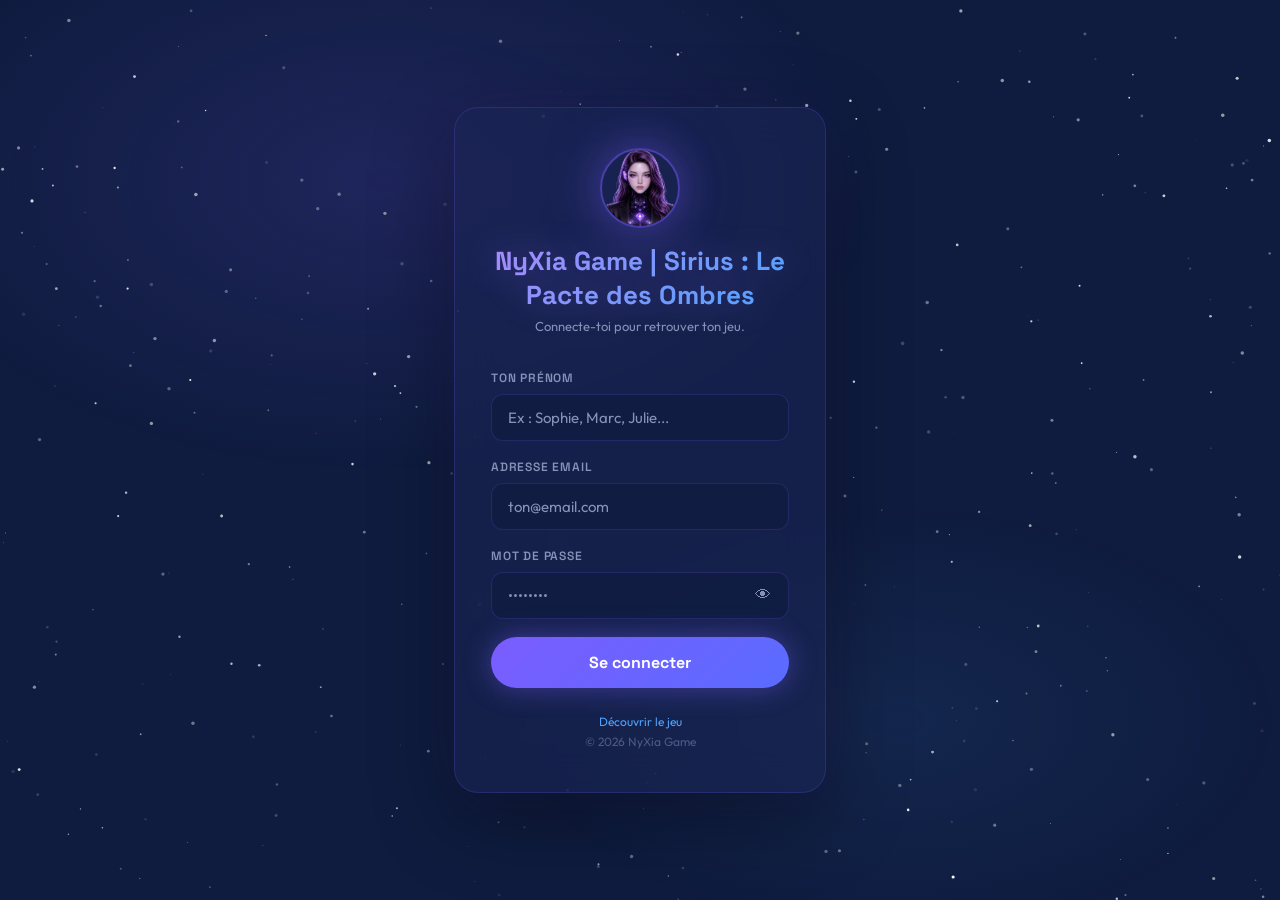
==== commit 5d921aca: "Add files via upload" ====
--- a/chat-pnj.html
+++ b/chat-pnj.html
@@ -812,8 +812,10 @@
 
   function cleanForSpeech(str) {
     return str
-      .replace(/\*\*(.*?)\*\*/g, '$1')
-      .replace(/\*(.*?)\*/g, '$1')
+      // Les PNJ gardent leurs actions/didascalies à l'écran entre *...*,
+      // mais ElevenLabs ne lit que ce qui est réellement prononcé.
+      .replace(/(^|[^*])\*(?!\*)([\s\S]*?)\*(?!\*)/g, '$1')
+      .replace(/\*\*([\s\S]*?)\*\*/g, '$1')
       .replace(/---+/g, '')
       .replace(/#{1,6}\s+/g, '')
       .replace(/^>+\s*/gm, '')
